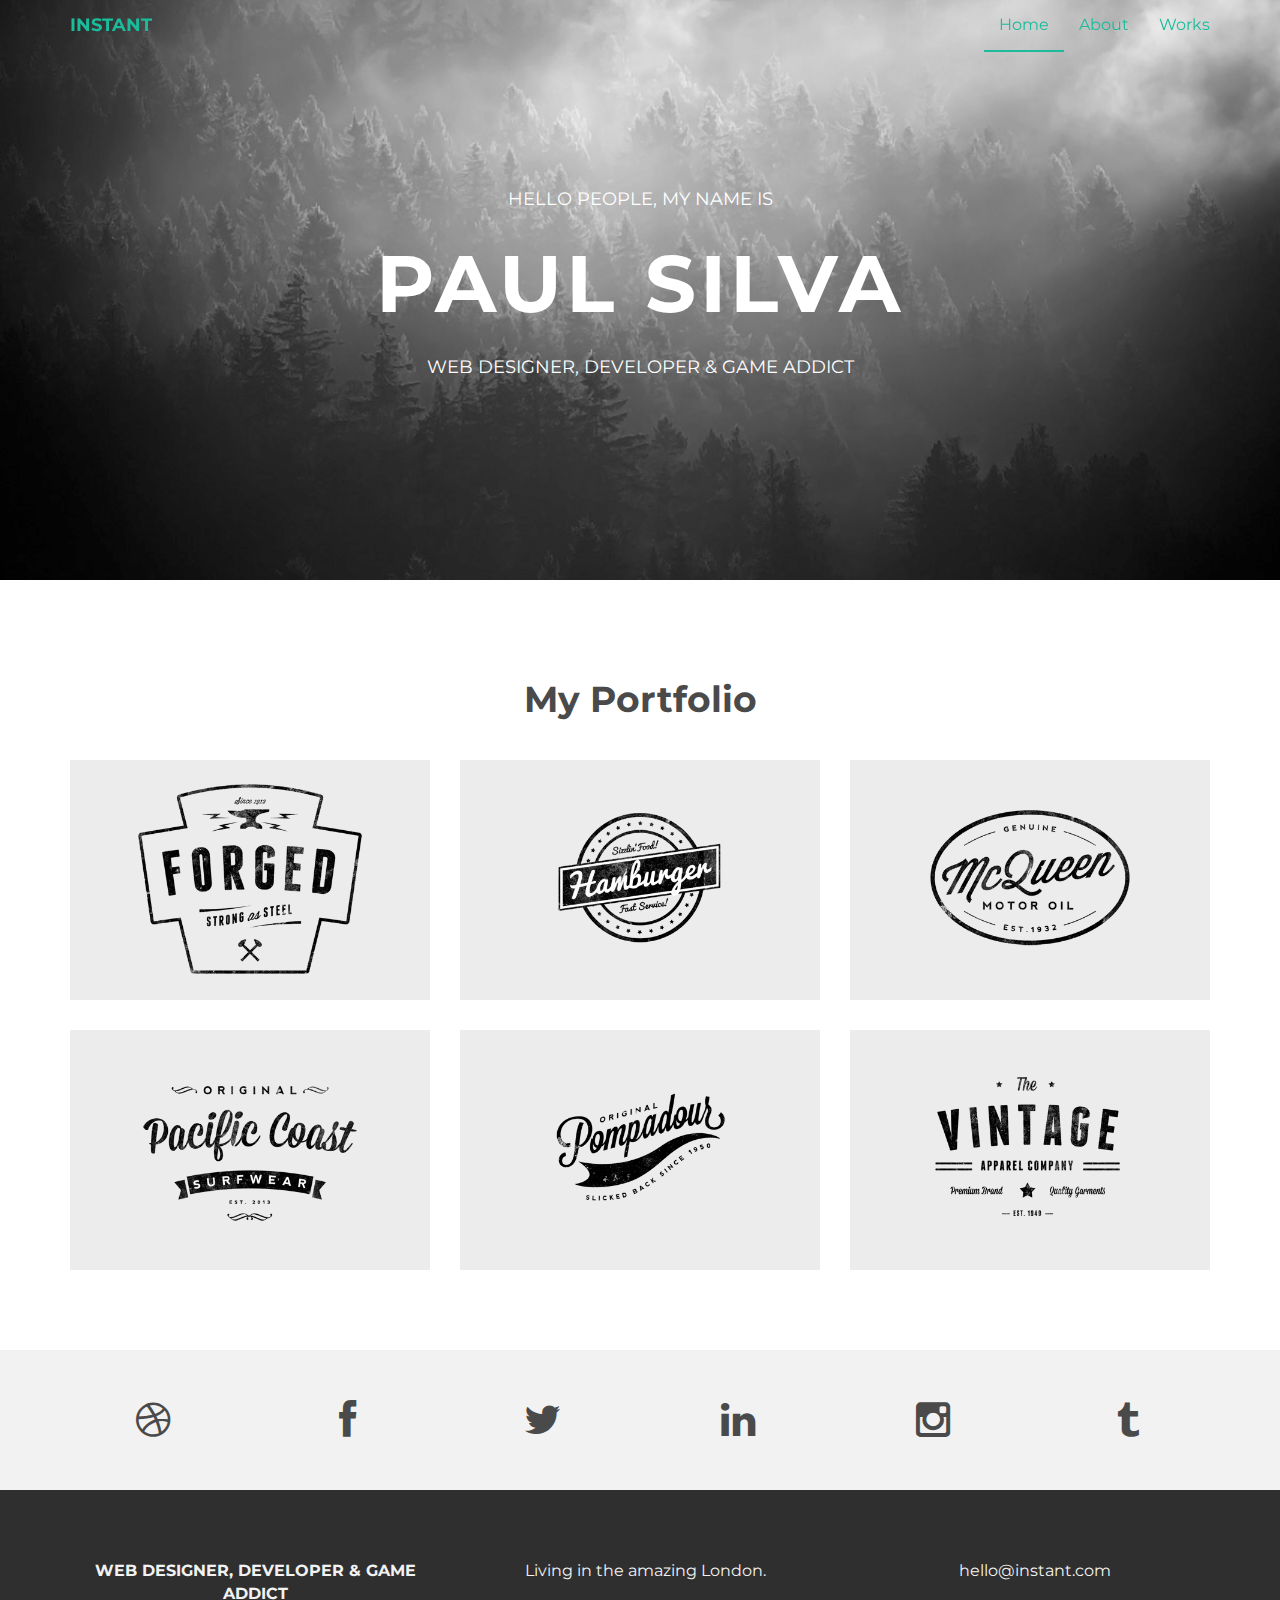
==== index.html @ 27435164 "move skeleton of poke-portfolio over" ====
<!DOCTYPE html>
<html lang="en">
  <head>
    <meta charset="utf-8">
    <meta http-equiv="X-UA-Compatible" content="IE=edge">
    <meta name="viewport" content="width=device-width, initial-scale=1">
    <meta name="description" content="">
    <meta name="author" content="">
    <link rel="shortcut icon" href="assets/ico/favicon.ico">

    <title>INSTANT - Bootstrap Theme</title>

    <!-- Bootstrap core CSS -->
    <link href="assets/css/bootstrap.css" rel="stylesheet">

    <!-- Custom styles for this template -->
    <link href="assets/css/style.css" rel="stylesheet">
    <link href="assets/css/font-awesome.min.css" rel="stylesheet">

    <!-- Just for debugging purposes. Don't actually copy this line! -->
    <!--[if lt IE 9]><script src="../../assets/js/ie8-responsive-file-warning.js"></script><![endif]-->

    <!-- HTML5 shim and Respond.js IE8 support of HTML5 elements and media queries -->
    <!--[if lt IE 9]>
      <script src="https://oss.maxcdn.com/libs/html5shiv/3.7.0/html5shiv.js"></script>
      <script src="https://oss.maxcdn.com/libs/respond.js/1.4.2/respond.min.js"></script>
    <![endif]-->
  </head>

  <body>

    <!-- Static navbar -->
    <div class="navbar navbar-default navbar-fixed-top" role="navigation">
      <div class="container">
        <div class="navbar-header">
          <button type="button" class="navbar-toggle" data-toggle="collapse" data-target=".navbar-collapse">
            <span class="sr-only">Toggle navigation</span>
            <span class="icon-bar"></span>
            <span class="icon-bar"></span>
            <span class="icon-bar"></span>
          </button>
          <a class="navbar-brand" href="index.html">INSTANT</a>
        </div>
        <div class="navbar-collapse collapse">
          <ul class="nav navbar-nav navbar-right">
            <li class="active"><a href="index.html">Home</a></li>
            <li><a href="about.html">About</a></li>
            <li><a href="#works">Works</a></li>
          </ul>
        </div><!--/.nav-collapse -->
      </div>
    </div>


	<div id="headerwrap">
	    <div class="container">
			<div class="row">
				<div class="col-lg-6 col-lg-offset-3">
					<h4>HELLO PEOPLE, MY NAME IS</h4>
					<h1>PAUL SILVA</h1>
					<h4>WEB DESIGNER, DEVELOPER & GAME ADDICT</h4>
				</div>
			</div><! --/row -->
	    </div> <!-- /container -->
	</div><! --/headerwrap -->
	
	<section id="works"></section>
	<div class="container">
		<div class="row centered mt mb">
			<h1>My Portfolio</h1>
			
			<div class="col-lg-4 col-md-4 col-sm-4 gallery">
				<a href="work.html"><img src="assets/img/portfolio/folio01.png" class="img-responsive"></a>
			</div>
			<div class="col-lg-4 col-md-4 col-sm-4 gallery">
				<a href="work.html"><img src="assets/img/portfolio/folio02.png" class="img-responsive"></a>
			</div>
			<div class="col-lg-4 col-md-4 col-sm-4 gallery">
				<a href="work.html"><img src="assets/img/portfolio/folio03.png" class="img-responsive"></a>
			</div>
			<div class="col-lg-4 col-md-4 col-sm-4 gallery">
				<a href="work.html"><img src="assets/img/portfolio/folio04.png" class="img-responsive"></a>
			</div>
			<div class="col-lg-4 col-md-4 col-sm-4 gallery">
				<a href="work.html"><img src="assets/img/portfolio/folio05.png" class="img-responsive"></a>
			</div>
			<div class="col-lg-4 col-md-4 col-sm-4 gallery">
				<a href="work.html"><img src="assets/img/portfolio/folio06.png" class="img-responsive"></a>
			</div>
		</div><! --/row -->
	</div><! --/container -->
	
	<div id="social">
		<div class="container">
			<div class="row centered">
				<div class="col-lg-2">
					<a href="#"><i class="fa fa-dribbble"></i></a>
				</div>
				<div class="col-lg-2">
					<a href="#"><i class="fa fa-facebook"></i></a>
				</div>
				<div class="col-lg-2">
					<a href="#"><i class="fa fa-twitter"></i></a>
				</div>
				<div class="col-lg-2">
					<a href="#"><i class="fa fa-linkedin"></i></a>
				</div>
				<div class="col-lg-2">
					<a href="#"><i class="fa fa-instagram"></i></a>
				</div>
				<div class="col-lg-2">
					<a href="#"><i class="fa fa-tumblr"></i></a>
				</div>
			
			</div><! --/row -->
		</div><! --/container -->
	</div><! --/social -->

	<div id="footerwrap">
		<div class="container">
			<div class="row centered">
				<div class="col-lg-4">
					<p><b>WEB DESIGNER, DEVELOPER & GAME ADDICT</b></p>
				</div>
			
				<div class="col-lg-4">
					<p>Living in the amazing London.</p>
				</div>
				<div class="col-lg-4">
					<p>hello@instant.com</p>
				</div>
			</div>
		</div>
	</div><! --/footerwrap -->
	


    <!-- Bootstrap core JavaScript
    ================================================== -->
    <!-- Placed at the end of the document so the pages load faster -->
    <script src="https://ajax.googleapis.com/ajax/libs/jquery/1.11.0/jquery.min.js"></script>
    <script src="assets/js/bootstrap.min.js"></script>
  </body>
</html>
---- assets/css/style.css ----
/*
 * Author: Carlos Alvarez
 * URL: http://Alvarez.is
 *
 * Project Name: NYC Design
 * Version: 1.0
 * Date: 04-20-2014
 * URL: 
 */


/* ==========================================================================
   Base Styles, Bootstrap Modifications & Fonts Import
   ========================================================================== */

@import url(http://fonts.googleapis.com/css?family=Montserrat:400,700);


::-moz-selection {
    background: #f2c2c9;
    color: #a4003a;
    text-shadow: none;
}

::selection {
    background: #16a085;
    color: #a4003a;
    text-shadow: none;
}

/*
 * A better looking default horizontal rule
 */

 hr {
    display: block;
    height: 1px;
    border: 0;
    border-top: 1px solid #ccc;
    margin: 1em 0;
    padding: 0;
}

.centered {
	text-align: center
}

.mt {
	margin-top: 80px;
}

.mb {
	margin-bottom: 80px;
}

/* ==========================================================================
   General styles
   ========================================================================== */


body {
    font-family: 'Montserrat', sans-serif;
    font-weight: 400;
    font-size: 16px;

    -webkit-font-smoothing: antialiased;
    -webkit-overflow-scrolling: touch;
}

h1, h2, h3, h4, h5, h6 {
	font-weight: 700;
    color: #4a4a4a;
}


.navbar-brand {
	font-weight: 700;
}

.navbar-default .navbar-brand {
	color: #1abc9c;
}

.navbar-default {
	background-color: transparent;
	border-color: transparent;
}

.navbar-default .navbar-nav > .active > a, .navbar-default .navbar-nav > .active > a:hover, .navbar-default .navbar-nav > .active > a:focus {
	color: #1abc9c;
	background-color: transparent;
	border-bottom: 2px solid #1abc9c
}

.navbar-default .navbar-nav > li > a {
	color: #1abc9c;
}

/* ==========================================================================
   Wrap Sections
   ========================================================================== */

#headerwrap {
	background: url(../img/back.jpg) no-repeat center top;
	margin-top: -70px;
	padding-top: 250px;
	text-align:center;
	background-attachment: relative;
	background-position: center center;
	min-height: 650px;
	width: 100%;
	
    -webkit-background-size: 100%;
    -moz-background-size: 100%;
    -o-background-size: 100%;
    background-size: 100%;

    -webkit-background-size: cover;
    -moz-background-size: cover;
    -o-background-size: cover;
    background-size: cover;
}

#headerwrap h1 {
	color:#ffffff;
	padding-top: 10px;
	padding-bottom: 20px;
	letter-spacing: 4px;
	font-size: 80px;
	font-weight: bold;
}

#headerwrap h4 {
	font-weight: 400;
	color: #ffffff
}

#social {
	padding-top: 50px;
	padding-bottom: 50px;
	background-color: #f2f2f2;
}

#social i {
	font-size: 40px;
	color: #4a4a4a
}

#social i:hover {
	color: #1abc9c
}

#footerwrap {
	padding-top: 70px;
	padding-bottom: 50px;
	background-color: #2f2f2f;
}

#footerwrap p {
	color: #f2f2f2;
	margin-left: 10px;
}

#workwrap {	
	background: url(../img/work.jpg) no-repeat center top;
	margin-top: -70px;
	padding-top: 250px;
	text-align:center;
	background-attachment: relative;
	background-position: center center;
	min-height: 650px;
	width: 100%;
	
    -webkit-background-size: 100%;
    -moz-background-size: 100%;
    -o-background-size: 100%;
    background-size: 100%;

    -webkit-background-size: cover;
    -moz-background-size: cover;
    -o-background-size: cover;
    background-size: cover;
}

#workwrap h1 {
	color:#ffffff;
	padding-top: 10px;
	padding-bottom: 20px;
	letter-spacing: 4px;
	font-size: 80px;
	font-weight: bold;
}

#workwrap h4 {
	font-weight: 400;
	color: #ffffff
}

#aboutwrap {	
	background: url(../img/about.jpg) no-repeat center top;
	margin-top: -70px;
	padding-top: 250px;
	text-align:center;
	background-attachment: relative;
	background-position: center center;
	min-height: 550px;
	width: 100%;
	
    -webkit-background-size: 100%;
    -moz-background-size: 100%;
    -o-background-size: 100%;
    background-size: 100%;

    -webkit-background-size: cover;
    -moz-background-size: cover;
    -o-background-size: cover;
    background-size: cover;
}




/* Gallery */
.gallery {
	margin-top: 30px;
}

.gallery img:hover {
	opacity: 0.4;
}
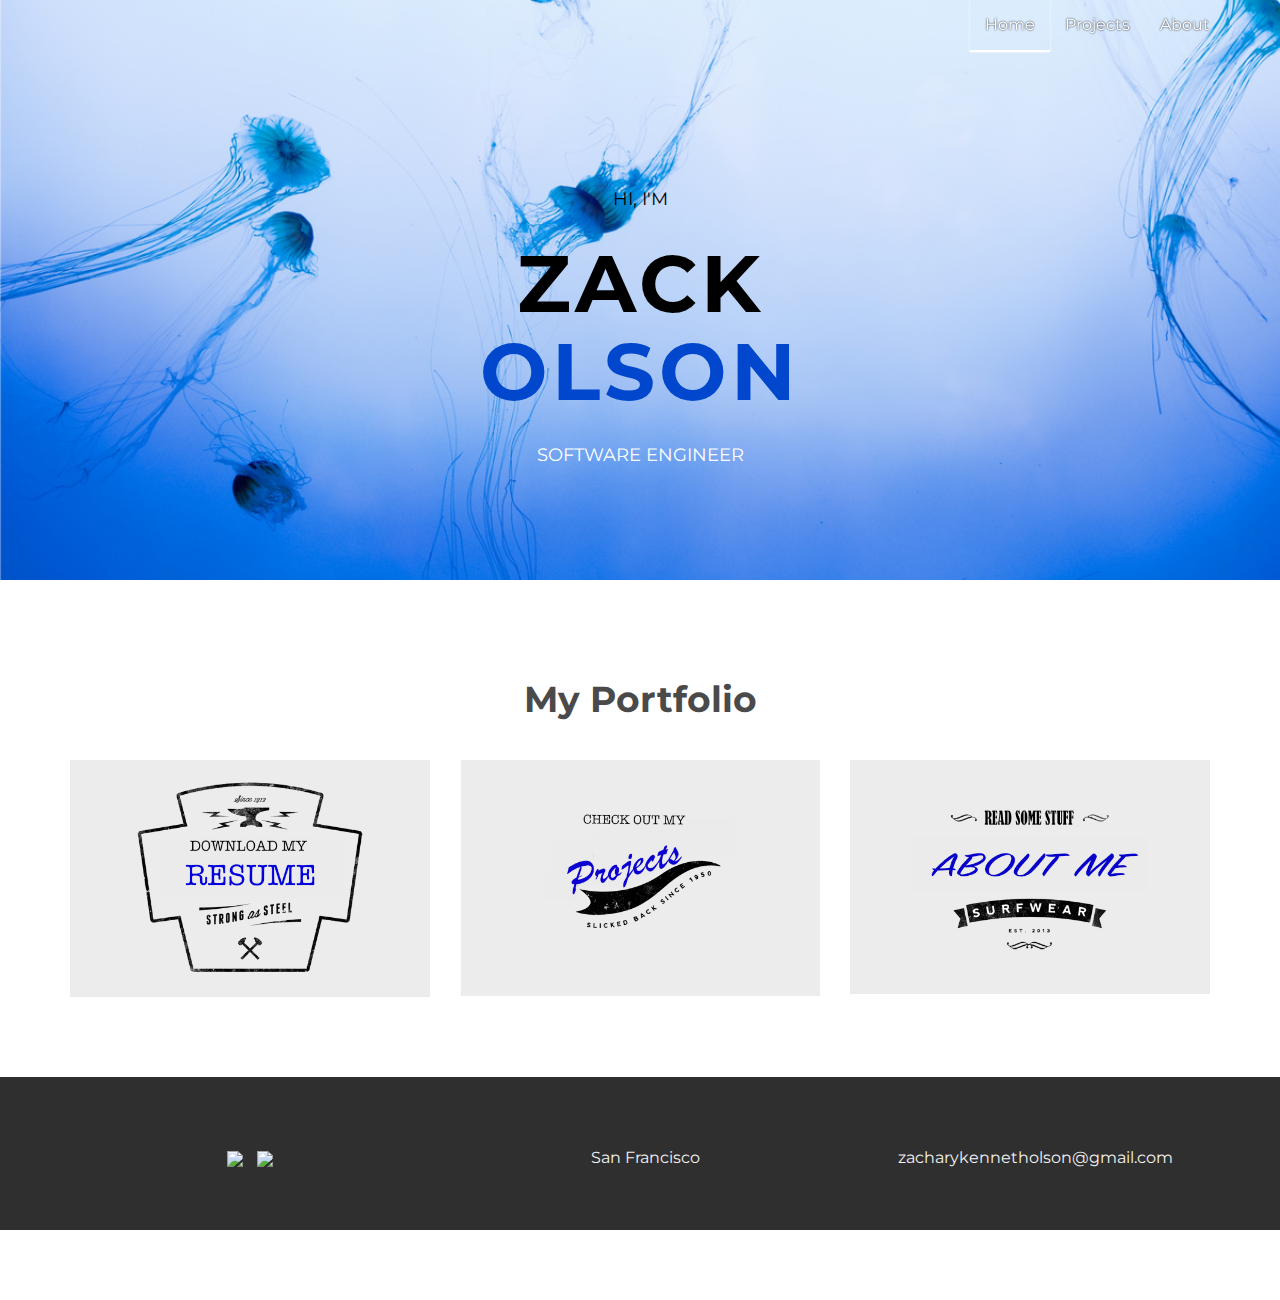
==== commit 22c5bfa5: "clean unused images, update footers" ====
--- a/index.html
+++ b/index.html
@@ -8,7 +8,7 @@
     <meta name="author" content="">
     <link rel="shortcut icon" href="assets/ico/favicon.ico">
 
-    <title>INSTANT - Bootstrap Theme</title>
+    <title>zacks.site</title>
 
     <!-- Bootstrap core CSS -->
     <link href="assets/css/bootstrap.css" rel="stylesheet">
@@ -17,8 +17,6 @@
     <link href="assets/css/style.css" rel="stylesheet">
     <link href="assets/css/font-awesome.min.css" rel="stylesheet">
 
-    <!-- Just for debugging purposes. Don't actually copy this line! -->
-    <!--[if lt IE 9]><script src="../../assets/js/ie8-responsive-file-warning.js"></script><![endif]-->
 
     <!-- HTML5 shim and Respond.js IE8 support of HTML5 elements and media queries -->
     <!--[if lt IE 9]>
@@ -39,105 +37,66 @@
             <span class="icon-bar"></span>
             <span class="icon-bar"></span>
           </button>
-          <a class="navbar-brand" href="index.html">INSTANT</a>
         </div>
         <div class="navbar-collapse collapse">
           <ul class="nav navbar-nav navbar-right">
             <li class="active"><a href="index.html">Home</a></li>
+            <li><a href="projects.html">Projects</a></li>
             <li><a href="about.html">About</a></li>
-            <li><a href="#works">Works</a></li>
           </ul>
         </div><!--/.nav-collapse -->
       </div>
     </div>
 
 
-	<div id="headerwrap">
-	    <div class="container">
-			<div class="row">
-				<div class="col-lg-6 col-lg-offset-3">
-					<h4>HELLO PEOPLE, MY NAME IS</h4>
-					<h1>PAUL SILVA</h1>
-					<h4>WEB DESIGNER, DEVELOPER & GAME ADDICT</h4>
-				</div>
-			</div><! --/row -->
-	    </div> <!-- /container -->
-	</div><! --/headerwrap -->
-	
-	<section id="works"></section>
-	<div class="container">
-		<div class="row centered mt mb">
-			<h1>My Portfolio</h1>
-			
-			<div class="col-lg-4 col-md-4 col-sm-4 gallery">
-				<a href="work.html"><img src="assets/img/portfolio/folio01.png" class="img-responsive"></a>
-			</div>
-			<div class="col-lg-4 col-md-4 col-sm-4 gallery">
-				<a href="work.html"><img src="assets/img/portfolio/folio02.png" class="img-responsive"></a>
-			</div>
-			<div class="col-lg-4 col-md-4 col-sm-4 gallery">
-				<a href="work.html"><img src="assets/img/portfolio/folio03.png" class="img-responsive"></a>
-			</div>
-			<div class="col-lg-4 col-md-4 col-sm-4 gallery">
-				<a href="work.html"><img src="assets/img/portfolio/folio04.png" class="img-responsive"></a>
-			</div>
-			<div class="col-lg-4 col-md-4 col-sm-4 gallery">
-				<a href="work.html"><img src="assets/img/portfolio/folio05.png" class="img-responsive"></a>
-			</div>
-			<div class="col-lg-4 col-md-4 col-sm-4 gallery">
-				<a href="work.html"><img src="assets/img/portfolio/folio06.png" class="img-responsive"></a>
-			</div>
-		</div><! --/row -->
-	</div><! --/container -->
-	
-	<div id="social">
-		<div class="container">
-			<div class="row centered">
-				<div class="col-lg-2">
-					<a href="#"><i class="fa fa-dribbble"></i></a>
-				</div>
-				<div class="col-lg-2">
-					<a href="#"><i class="fa fa-facebook"></i></a>
-				</div>
-				<div class="col-lg-2">
-					<a href="#"><i class="fa fa-twitter"></i></a>
-				</div>
-				<div class="col-lg-2">
-					<a href="#"><i class="fa fa-linkedin"></i></a>
-				</div>
-				<div class="col-lg-2">
-					<a href="#"><i class="fa fa-instagram"></i></a>
-				</div>
-				<div class="col-lg-2">
-					<a href="#"><i class="fa fa-tumblr"></i></a>
-				</div>
-			
-			</div><! --/row -->
-		</div><! --/container -->
-	</div><! --/social -->
+  <div id="headerwrap">
+    <div class="container">
+      <div class="row">
+        <div class="col-lg-6 col-lg-offset-3">
+          <h4><span style="color:black">HI, I'M</span></h4>
+          <h1>ZACK <span style="color:#0147CE">OLSON</span></h1>
+          <h4>SOFTWARE ENGINEER</h4>
+        </div>
+      </div><! --/row -->
+    </div> <!-- /container -->
+  </div><! --/headerwrap -->
 
-	<div id="footerwrap">
-		<div class="container">
-			<div class="row centered">
-				<div class="col-lg-4">
-					<p><b>WEB DESIGNER, DEVELOPER & GAME ADDICT</b></p>
-				</div>
-			
-				<div class="col-lg-4">
-					<p>Living in the amazing London.</p>
-				</div>
-				<div class="col-lg-4">
-					<p>hello@instant.com</p>
-				</div>
-			</div>
-		</div>
-	</div><! --/footerwrap -->
+  <div class="container">
+    <div class="row centered mt mb">
+      <h1>My Portfolio</h1>
+      
+      <div class="col-lg-4 col-md-4 col-sm-4 gallery">
+        <a href="https://drive.google.com/uc?export=download&id=0B8Ol8u4OO6NsZnkyb0NET3NUSE0"><img src="assets/img/resume.jpg" class="img-responsive"></a>
+      </div>
+      <div class="col-lg-4 col-md-4 col-sm-4 gallery">
+        <a href="/#projects"><img src="assets/img/projectsMain.jpg" class="img-responsive"></a>
+      </div>
+      <div class="col-lg-4 col-md-4 col-sm-4 gallery">
+        <a href="/#about"><img src="assets/img/aboutMain.jpg" class="img-responsive"></a>
+      </div>
+    </div>
+  </div>
 	
 
+  <div id="footerwrap">
+    <div class="container">
+      <div class="row centered">
+        <div class="col-lg-4">
+          <a href="https://www.linkedin.com/in/olsonzack" target="_blank" style="margin-right:10px"><img src="linkdin.png"></a>
+          <a href="https://github.com/zackattack01" target="_blank"><img src="github.png"></a>
+        </div>
+    
+        <div class="col-lg-4">
+          <p>San Francisco</p>
+        </div>
+        <div class="col-lg-4">
+          <p>zacharykennetholson@gmail.com</p>
+        </div>
+      </div>
+    </div>
+  </div><! --/footerwrap -->
+	
 
-    <!-- Bootstrap core JavaScript
-    ================================================== -->
-    <!-- Placed at the end of the document so the pages load faster -->
     <script src="https://ajax.googleapis.com/ajax/libs/jquery/1.11.0/jquery.min.js"></script>
     <script src="assets/js/bootstrap.min.js"></script>
   </body>
--- a/assets/css/style.css
+++ b/assets/css/style.css
@@ -15,7 +15,6 @@
 
 @import url(http://fonts.googleapis.com/css?family=Montserrat:400,700);
 
-
 ::-moz-selection {
     background: #f2c2c9;
     color: #a4003a;
@@ -42,15 +41,23 @@
 }
 
 .centered {
-	text-align: center
+  text-align: center
+}
+
+.img-center {
+  margin-left: 50%;
+  transform: translate(-50%);
+  -webkit-transform: translate(-50%);
+  -moz-transform: translate)(-50%);
+  -o-transform: translate)(-50%);
 }
 
 .mt {
-	margin-top: 80px;
+  margin-top: 80px;
 }
 
 .mb {
-	margin-bottom: 80px;
+  margin-bottom: 80px;
 }
 
 /* ==========================================================================
@@ -68,48 +75,74 @@
 }
 
 h1, h2, h3, h4, h5, h6 {
-	font-weight: 700;
+  font-weight: 700;
     color: #4a4a4a;
 }
 
 
 .navbar-brand {
-	font-weight: 700;
+  font-weight: 700;
 }
 
 .navbar-default .navbar-brand {
-	color: #1abc9c;
+  color: white;
 }
 
 .navbar-default {
-	background-color: transparent;
-	border-color: transparent;
-}
+  background-color: transparent;
+  border-color: transparent;
+}
+
 
 .navbar-default .navbar-nav > .active > a, .navbar-default .navbar-nav > .active > a:hover, .navbar-default .navbar-nav > .active > a:focus {
-	color: #1abc9c;
-	background-color: transparent;
-	border-bottom: 2px solid #1abc9c
+  color: white;
+  background-color: transparent;
+  border-bottom: 2px solid white;
+  box-shadow: 0 0 2px white;
 }
 
 .navbar-default .navbar-nav > li > a {
-	color: #1abc9c;
-}
+  color: white;
+  text-shadow: 0 0 2px black;
+}
+
+a.poke-link h4 {
+  color: #A11111;
+  text-shadow: -2px -2px 2px slategrey;
+  display: inline-block;
+}
+
+a.poke-link h4:hover, a.navbar-brand:hover, .navbar-default .navbar-nav > li > a:hover {
+  color: #EBEBEB !important;
+  text-shadow: 0 0 5px black;
+}
+
+.dark-nav a {
+  color: black !important;
+  text-shadow: 0 0 5px #EBEBEB !important;
+  border-bottom-color: black !important;
+}
+
+.dark-nav a:hover {
+  text-shadow: 0 0 5px black !important;
+}
+
+a:hover { text-decoration: none; }
 
 /* ==========================================================================
    Wrap Sections
    ========================================================================== */
 
 #headerwrap {
-	background: url(../img/back.jpg) no-repeat center top;
-	margin-top: -70px;
-	padding-top: 250px;
-	text-align:center;
-	background-attachment: relative;
-	background-position: center center;
-	min-height: 650px;
-	width: 100%;
-	
+  background: url(../img/jelly_sized.png) no-repeat center top;
+  margin-top: -70px;
+  padding-top: 250px;
+  text-align:center;
+  background-attachment: relative;
+  background-position: center center;
+  min-height: 650px;
+  width: 100%;
+  
     -webkit-background-size: 100%;
     -moz-background-size: 100%;
     -o-background-size: 100%;
@@ -122,55 +155,55 @@
 }
 
 #headerwrap h1 {
-	color:#ffffff;
-	padding-top: 10px;
-	padding-bottom: 20px;
-	letter-spacing: 4px;
-	font-size: 80px;
-	font-weight: bold;
+  color:black;
+  padding-top: 10px;
+  padding-bottom: 20px;
+  letter-spacing: 4px;
+  font-size: 80px;
+  font-weight: bold;
 }
 
 #headerwrap h4 {
-	font-weight: 400;
-	color: #ffffff
+  font-weight: 400;
+  color: #ffffff
 }
 
 #social {
-	padding-top: 50px;
-	padding-bottom: 50px;
-	background-color: #f2f2f2;
+  padding-top: 50px;
+  padding-bottom: 50px;
+  background-color: #f2f2f2;
 }
 
 #social i {
-	font-size: 40px;
-	color: #4a4a4a
+  font-size: 40px;
+  color: #4a4a4a
 }
 
 #social i:hover {
-	color: #1abc9c
+  color: #1abc9c
 }
 
 #footerwrap {
-	padding-top: 70px;
-	padding-bottom: 50px;
-	background-color: #2f2f2f;
+  padding-top: 70px;
+  padding-bottom: 50px;
+  background-color: #2f2f2f;
 }
 
 #footerwrap p {
-	color: #f2f2f2;
-	margin-left: 10px;
-}
-
-#workwrap {	
-	background: url(../img/work.jpg) no-repeat center top;
-	margin-top: -70px;
-	padding-top: 250px;
-	text-align:center;
-	background-attachment: relative;
-	background-position: center center;
-	min-height: 650px;
-	width: 100%;
-	
+  color: #f2f2f2;
+  margin-left: 10px;
+}
+
+#workwrap { 
+  background: url(../img/projects.jpg) no-repeat center top;
+  margin-top: -70px;
+  padding-top: 250px;
+  text-align:center;
+  background-attachment: relative;
+  background-position: center center;
+  min-height: 650px;
+  width: 100%;
+  
     -webkit-background-size: 100%;
     -moz-background-size: 100%;
     -o-background-size: 100%;
@@ -183,48 +216,57 @@
 }
 
 #workwrap h1 {
-	color:#ffffff;
-	padding-top: 10px;
-	padding-bottom: 20px;
-	letter-spacing: 4px;
-	font-size: 80px;
-	font-weight: bold;
+  color: black;
+  padding-top: 10px;
+  padding-bottom: 20px;
+  letter-spacing: 4px;
+  font-size: 80px;
+  font-weight: bold;
 }
 
 #workwrap h4 {
-	font-weight: 400;
-	color: #ffffff
-}
-
-#aboutwrap {	
-	background: url(../img/about.jpg) no-repeat center top;
-	margin-top: -70px;
-	padding-top: 250px;
-	text-align:center;
-	background-attachment: relative;
-	background-position: center center;
-	min-height: 550px;
-	width: 100%;
-	
+  font-weight: 400;
+  color: black;
+}
+
+#aboutwrap {  
+  background: url(../img/about.jpg) no-repeat center top;
+  margin-top: 0px;
+  padding-top: 250px;
+  text-align:center;
+  background-attachment: relative;
+  background-position: center center;
+  min-height: 650px;
+  width: 100%;
+  
     -webkit-background-size: 100%;
     -moz-background-size: 100%;
     -o-background-size: 100%;
     background-size: 100%;
 
-    -webkit-background-size: cover;
-    -moz-background-size: cover;
-    -o-background-size: cover;
-    background-size: cover;
-}
-
-
-
+    -webkit-background-size: contain;
+    -moz-background-size: contain;
+    -o-background-size: contain;
+    background-size: contain;
+}
 
 /* Gallery */
 .gallery {
-	margin-top: 30px;
+  margin-top: 30px;
 }
 
 .gallery img:hover {
-	opacity: 0.4;
+  opacity: 0.4;
+}
+
+.breedly {
+  background-color: black;
+  color: white;
+  border-radius: 15px;
+  padding: 30px;
+}
+
+.breedly img {
+  max-width: 400px;
+  padding-bottom: 30px;
 }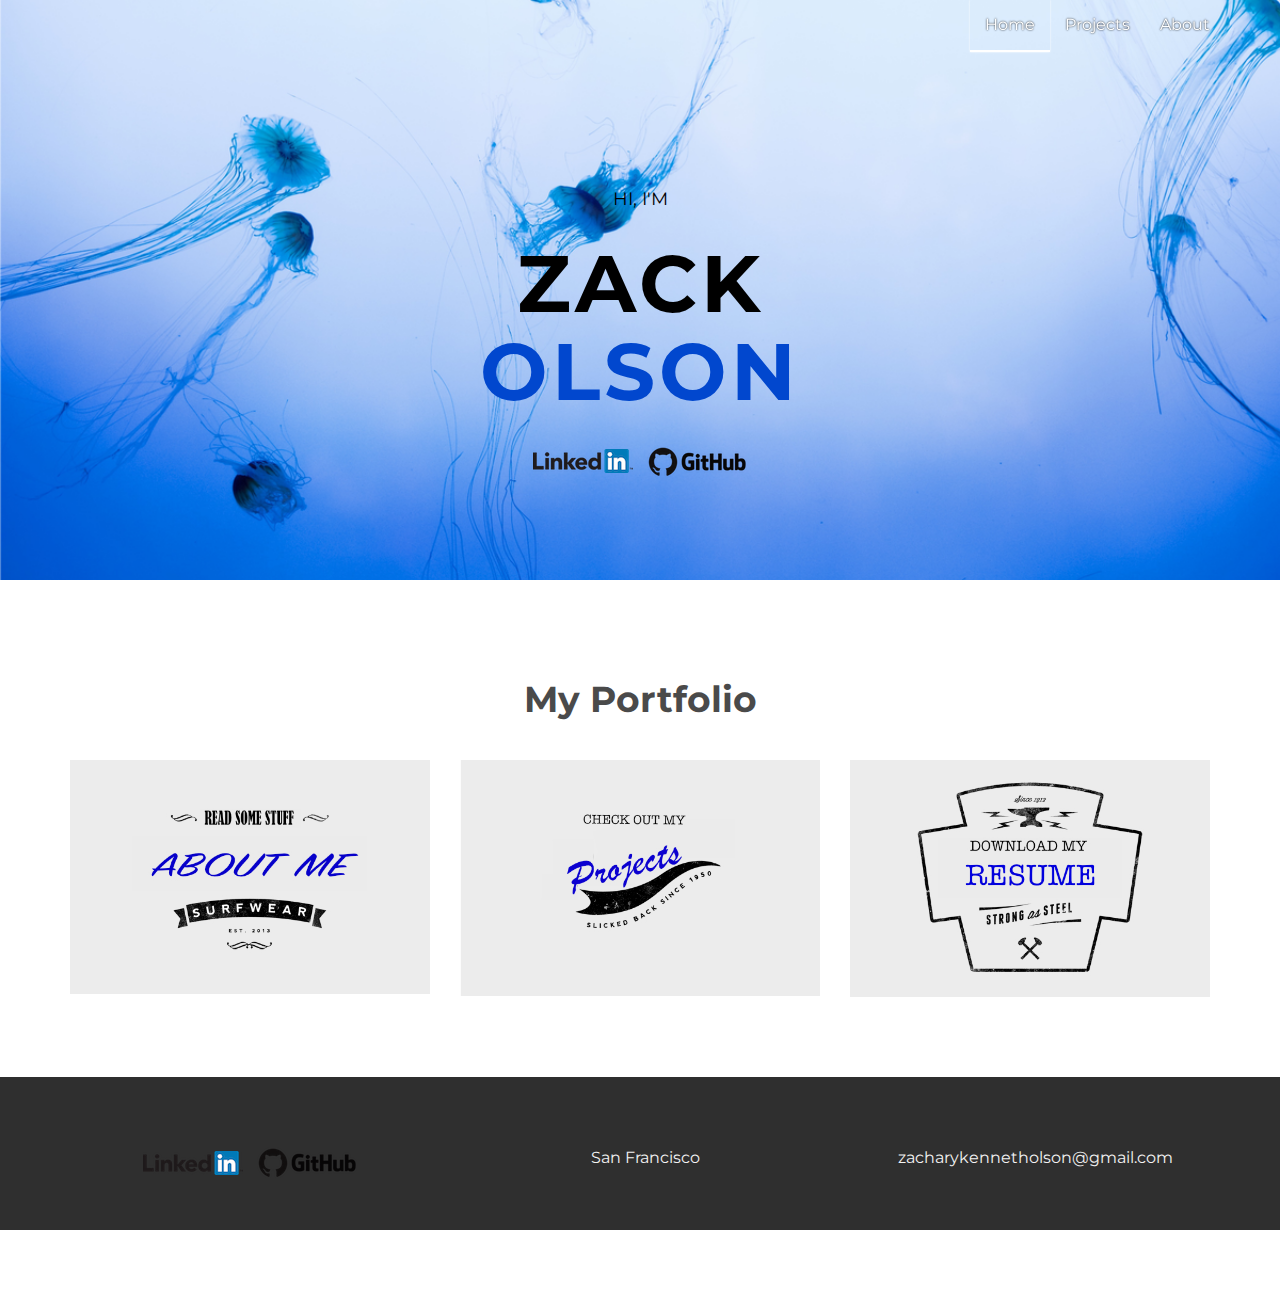
==== commit e1cfa909: "moves all content from pokedex site" ====
--- a/index.html
+++ b/index.html
@@ -6,7 +6,7 @@
     <meta name="viewport" content="width=device-width, initial-scale=1">
     <meta name="description" content="">
     <meta name="author" content="">
-    <link rel="shortcut icon" href="assets/ico/favicon.ico">
+    <link rel="shortcut icon" href="assets/img/favicon.ico">
 
     <title>zacks.site</title>
 
@@ -48,14 +48,14 @@
       </div>
     </div>
 
-
   <div id="headerwrap">
     <div class="container">
       <div class="row">
         <div class="col-lg-6 col-lg-offset-3">
           <h4><span style="color:black">HI, I'M</span></h4>
           <h1>ZACK <span style="color:#0147CE">OLSON</span></h1>
-          <h4>SOFTWARE ENGINEER</h4>
+          <a href="https://www.linkedin.com/in/olsonzack" target="_blank" style="margin-right:10px"><img src="assets/img/linkedin.png"></a>
+          <a href="https://github.com/zackattack01" target="_blank"><img src="assets/img/github.png"></a>
         </div>
       </div><! --/row -->
     </div> <!-- /container -->
@@ -66,13 +66,13 @@
       <h1>My Portfolio</h1>
       
       <div class="col-lg-4 col-md-4 col-sm-4 gallery">
-        <a href="https://drive.google.com/uc?export=download&id=0B8Ol8u4OO6NsZnkyb0NET3NUSE0"><img src="assets/img/resume.jpg" class="img-responsive"></a>
+        <a href="about.html"><img src="assets/img/aboutMain.jpg" class="img-responsive"></a>
       </div>
       <div class="col-lg-4 col-md-4 col-sm-4 gallery">
-        <a href="/#projects"><img src="assets/img/projectsMain.jpg" class="img-responsive"></a>
+        <a href="projects.html"><img src="assets/img/projectsMain.jpg" class="img-responsive"></a>
       </div>
       <div class="col-lg-4 col-md-4 col-sm-4 gallery">
-        <a href="/#about"><img src="assets/img/aboutMain.jpg" class="img-responsive"></a>
+        <a href="https://drive.google.com/uc?export=download&id=0B8Ol8u4OO6NsWmtyM0RpVW9RQ1E"><img src="assets/img/resume.jpg" class="img-responsive"></a>
       </div>
     </div>
   </div>
@@ -82,8 +82,8 @@
     <div class="container">
       <div class="row centered">
         <div class="col-lg-4">
-          <a href="https://www.linkedin.com/in/olsonzack" target="_blank" style="margin-right:10px"><img src="linkdin.png"></a>
-          <a href="https://github.com/zackattack01" target="_blank"><img src="github.png"></a>
+          <a href="https://www.linkedin.com/in/olsonzack" target="_blank" style="margin-right:10px"><img src="assets/img/linkedin.png"></a>
+          <a href="https://github.com/zackattack01" target="_blank"><img src="assets/img/github.png"></a>
         </div>
     
         <div class="col-lg-4">
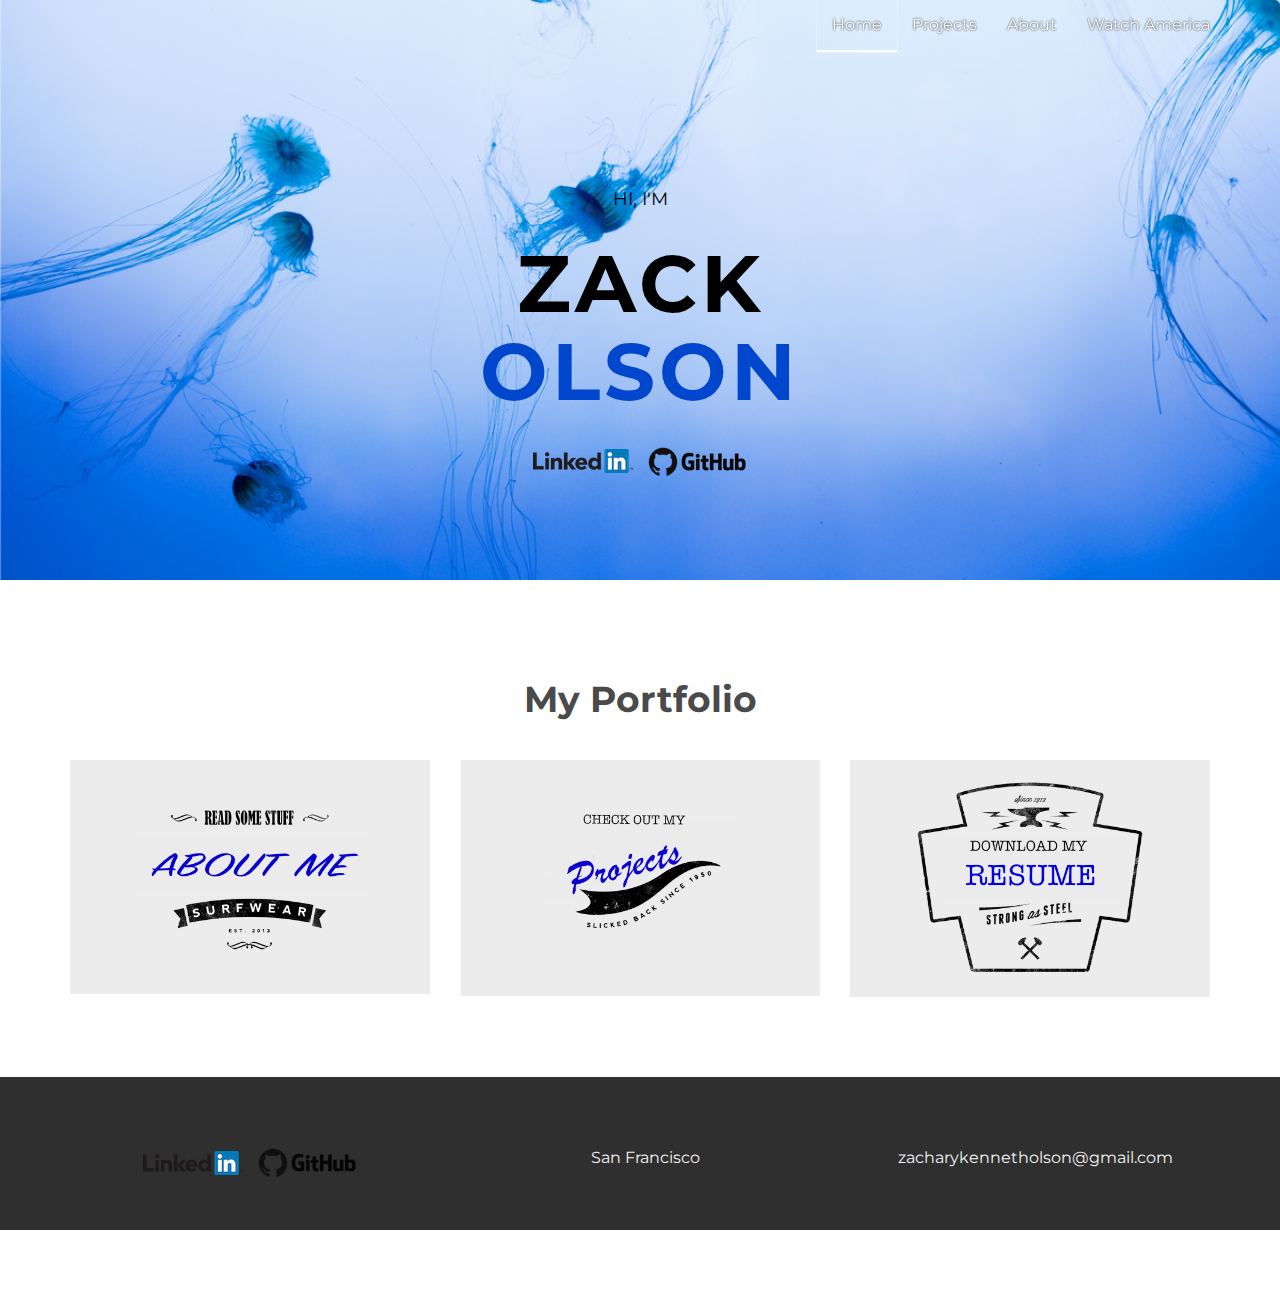
==== commit 2a4e87e6: "add illinois and testing movie" ====
--- a/index.html
+++ b/index.html
@@ -43,6 +43,7 @@
             <li class="active"><a href="index.html">Home</a></li>
             <li><a href="projects.html">Projects</a></li>
             <li><a href="about.html">About</a></li>
+            <li><a href="trip.html">Watch America</a></li>
           </ul>
         </div><!--/.nav-collapse -->
       </div>
@@ -72,7 +73,7 @@
         <a href="projects.html"><img src="assets/img/projectsMain.jpg" class="img-responsive"></a>
       </div>
       <div class="col-lg-4 col-md-4 col-sm-4 gallery">
-        <a href="https://drive.google.com/uc?export=download&id=0B8Ol8u4OO6NsWmtyM0RpVW9RQ1E"><img src="assets/img/resume.jpg" class="img-responsive"></a>
+        <a href="https://drive.google.com/uc?export=download&id=0B8Ol8u4OO6Nsa20wTlhkUmJUX0U"><img src="assets/img/resume.jpg" class="img-responsive"></a>
       </div>
     </div>
   </div>
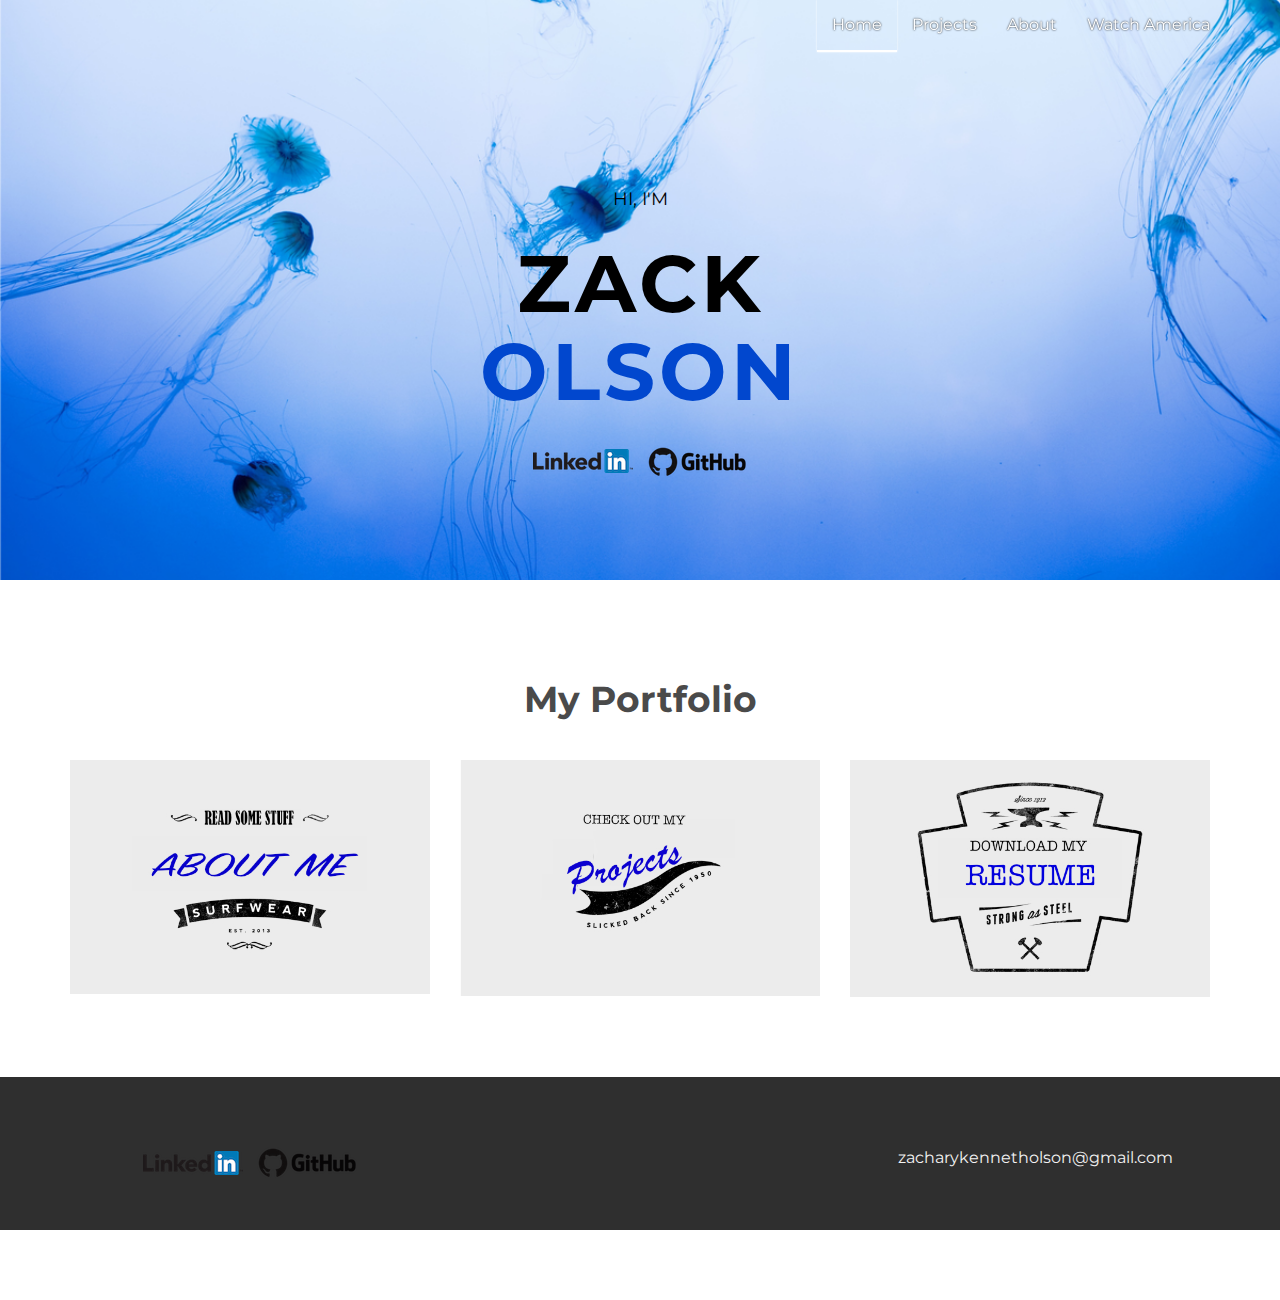
==== commit 6a166540: "remove san francisco location and add relocating blurb" ====
--- a/index.html
+++ b/index.html
@@ -88,7 +88,7 @@
         </div>
     
         <div class="col-lg-4">
-          <p>San Francisco</p>
+          
         </div>
         <div class="col-lg-4">
           <p>zacharykennetholson@gmail.com</p>
